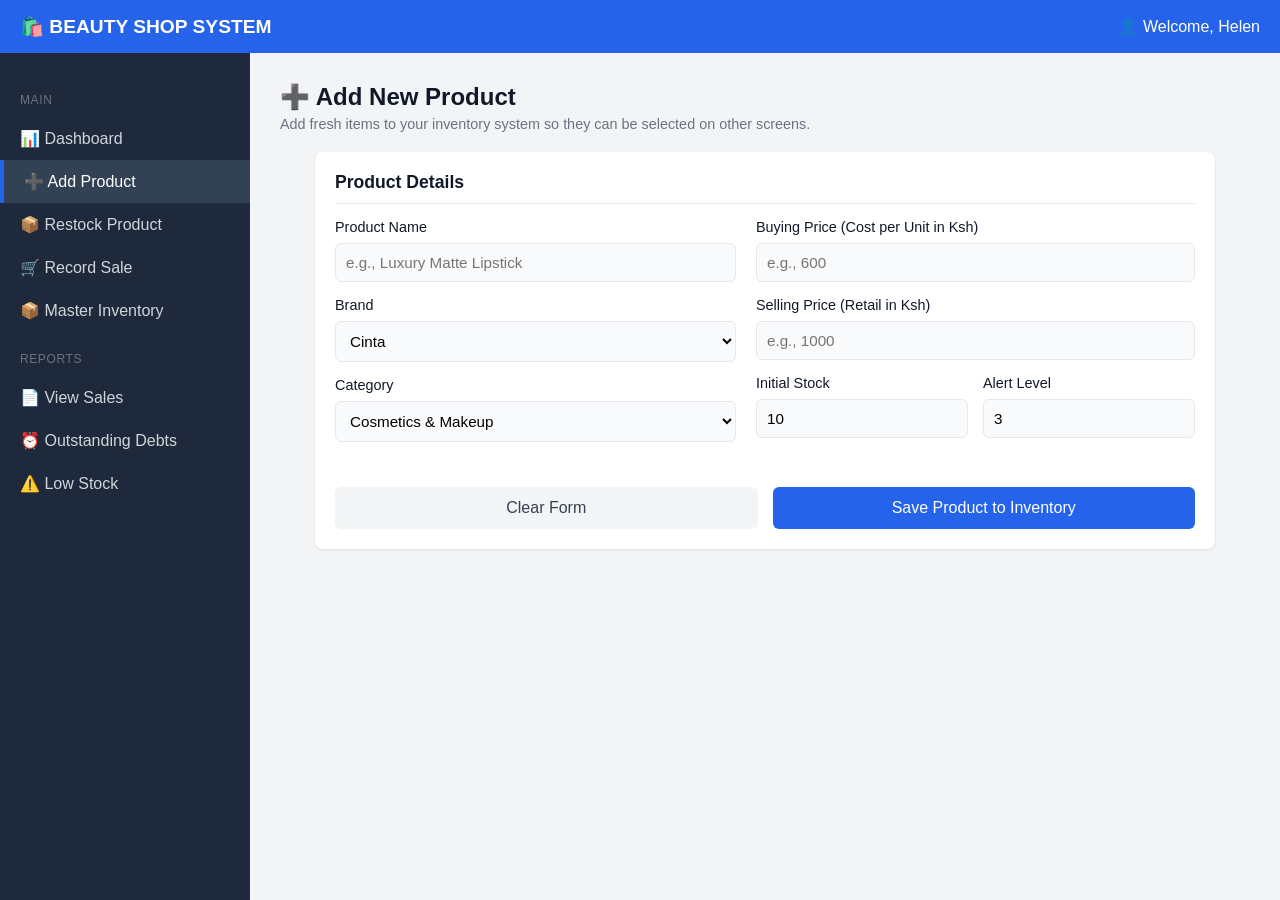
==== add_product.html @ 5a1556fc "Initial commit" ====
<!DOCTYPE html>
<html lang="en">
<head>
    <meta charset="UTF-8">
    <meta name="viewport" content="width=device-width, initial-scale=1.0">
    <title>Beauty Shop System - Add Product</title>
    <link rel="stylesheet" href="style.css">
</head>
<body>

    <header class="topbar">
        <h1>🛍️ BEAUTY SHOP SYSTEM</h1>
        <div>👤 Welcome, Helen</div>
    </header>

    <div class="app-container">
        <aside class="sidebar">
            <div class="sidebar-category">Main</div>
            <a href="dashboard.html">📊 Dashboard</a>
            <a href="add_product.html" class="active">➕ Add Product</a>
            <a href="restock_product.html">📦 Restock Product</a>
            <a href="index.html">🛒 Record Sale</a>
            <a href="inventory.html">📦 Master Inventory</a>

            <div class="sidebar-category">Reports</div>
            <a href="view_sales.html">📄 View Sales</a>
            <a href="debts.html">⏰ Outstanding Debts</a>
            <a href="low_stock.html">⚠️ Low Stock</a>
        </aside>

        <main class="main-content">
            <div class="header-title">
                <h2>➕ Add New Product</h2>
                <p>Add fresh items to your inventory system so they can be selected on other screens.</p>
            </div>

            <div class="content-container">
                <section class="card">
                    <h3>Product Details</h3>
                    
                    <form id="addProductForm">
                        <div class="form-grid">
                            <div>
                                <div class="form-group">
                                    <label for="prodName">Product Name</label>
                                    <input type="text" id="prodName" class="form-control" placeholder="e.g., Luxury Matte Lipstick" required>
                                </div>

                                <div class="form-group">
                                    <label for="prodBrand">Brand</label>
                                    <select id="prodBrand" class="form-control">
                                        <option value="Cinta">Cinta</option>
                                        <option value="Jaycee">Jaycee</option>
                                        <option value="JK Cosmetics">JK Cosmetics</option>
                                        <option value="Other">Other / Local Brand</option>
                                    </select>
                                </div>

                                <div class="form-group" id="customBrandGroup" style="display: none;">
                                    <label for="prodCustomBrand">Specify Brand Name</label>
                                    <input type="text" id="prodCustomBrand" class="form-control" placeholder="e.g., Suzie Beauty">
                                </div>

                                <div class="form-group">
                                    <label for="prodCategory">Category</label>
                                    <select id="prodCategory" class="form-control">
                                        <option value="Cosmetics">Cosmetics & Makeup</option>
                                        <option value="Hair Care">Hair Care</option>
                                        <option value="Extensions">Extensions & Braids</option>
                                        <option value="Nails">Nails</option>
                                        <option value="Skin Care">Skin & Body Care</option>
                                    </select>
                                </div>
                            </div>

                            <div>
                                <div class="form-group">
                                    <label for="prodBuyingPrice">Buying Price (Cost per Unit in Ksh)</label>
                                    <input type="number" id="prodBuyingPrice" class="form-control" placeholder="e.g., 600" min="0" required>
                                </div>

                                <div class="form-group">
                                    <label for="prodSellingPrice">Selling Price (Retail in Ksh)</label>
                                    <input type="number" id="prodSellingPrice" class="form-control" placeholder="e.g., 1000" min="0" required>
                                </div>

                                <div class="form-row" style="display: flex; gap: 15px;">
                                    <div class="form-group" style="flex: 1;">
                                        <label for="prodInitialStock">Initial Stock</label>
                                        <input type="number" id="prodInitialStock" class="form-control" value="10" min="0" required>
                                    </div>
                                    <div class="form-group" style="flex: 1;">
                                        <label for="prodAlertLevel">Alert Level</label>
                                        <input type="number" id="prodAlertLevel" class="form-control" value="3" min="0" required>
                                    </div>
                                </div>
                            </div>
                        </div>

                        <div class="actions" style="margin-top: 30px;">
                            <button type="button" class="btn btn-secondary" id="clearFormBtn">Clear Form</button>
                            <button type="submit" class="btn btn-primary">Save Product to Inventory</button>
                        </div>
                    </form>
                </section>
            </div>
        </main>
    </div>

    <script>
        const form = document.getElementById('addProductForm');
        const clearBtn = document.getElementById('clearFormBtn');
        const brandSelect = document.getElementById('prodBrand');
        const customBrandGroup = document.getElementById('customBrandGroup');
        const customBrandInput = document.getElementById('prodCustomBrand');

        // Initial default items data database helper
        const defaultProducts = [
            { id: "p1", name: "Marini Naturals Shampoo", brand: "Other", category: "Hair Care", buyingPrice: 1500, sellingPrice: 2000, stock: 15, alertLevel: 5 },
            { id: "p2", name: "Darling Braids", brand: "Other", category: "Extensions", buyingPrice: 600, sellingPrice: 850, stock: 15, alertLevel: 3 },
            { id: "p3", name: "Nice & Lovely Lotion", brand: "Other", category: "Skin Care", buyingPrice: 900, sellingPrice: 1200, stock: 15, alertLevel: 3 }
        ];

        // Ensure database exists on load
        function getInventory() {
            const stored = localStorage.getItem('beauty_inventory');
            if (!stored) {
                localStorage.setItem('beauty_inventory', JSON.stringify(defaultProducts));
                return defaultProducts;
            }
            return JSON.parse(stored);
        }

        brandSelect.addEventListener('change', () => {
            if (brandSelect.value === 'Other') {
                customBrandGroup.style.display = 'flex';
                customBrandInput.required = true;
            } else {
                customBrandGroup.style.display = 'none';
                customBrandInput.required = false;
                customBrandInput.value = '';
            }
        });

        form.addEventListener('submit', (e) => {
            e.preventDefault();
            
            let finalBrand = brandSelect.value;
            if (finalBrand === 'Other') finalBrand = customBrandInput.value;

            const newProduct = {
                id: "p_" + Date.now(), // Creates a unique ID string
                name: document.getElementById('prodName').value,
                brand: finalBrand,
                category: document.getElementById('prodCategory').value,
                buyingPrice: parseFloat(document.getElementById('prodBuyingPrice').value),
                sellingPrice: parseFloat(document.getElementById('prodSellingPrice').value),
                stock: parseInt(document.getElementById('prodInitialStock').value),
                alertLevel: parseInt(document.getElementById('prodAlertLevel').value)
            };

            // Pull database array, append data, and resave back
            const currentInventory = getInventory();
            currentInventory.push(newProduct);
            localStorage.setItem('beauty_inventory', JSON.stringify(currentInventory));

            alert(`🎉 Success! ${newProduct.brand} - "${newProduct.name}" has been registered into system memory.`);
            
            form.reset();
            customBrandGroup.style.display = 'none';
            customBrandInput.required = false;
        });

        clearBtn.addEventListener('click', () => {
            form.reset();
            customBrandGroup.style.display = 'none';
            customBrandInput.required = false;
        });

        // Instantiate database on script evaluation
        getInventory();
    </script>
</body>
</html>
---- style.css ----
/* System Fonts & Reset */
:root {
    --primary-blue: #2563eb;
    --sidebar-dark: #1e293b;
    --bg-light: #f3f4f6;
    --text-dark: #111827;
    --text-muted: #6b7280;
    --border-color: #e5e7eb;
    --success-green: #22c55e;
    --warning-red: #ef4444;
}

* {
    box-sizing: border-box;
    margin: 0;
    padding: 0;
    font-family: -apple-system, BlinkMacSystemFont, "Segoe UI", Roboto, Helvetica, Arial, sans-serif;
}

body {
    background-color: var(--bg-light);
    color: var(--text-dark);
    display: flex;
    flex-direction: column;
    height: 100vh;
    overflow: hidden;
}

/* Top Navigation Bar */
.topbar {
    background-color: var(--primary-blue);
    color: white;
    padding: 15px 20px;
    display: flex;
    justify-content: space-between;
    align-items: center;
    z-index: 10;
}

.topbar h1 {
    font-size: 1.2rem;
    font-weight: 600;
}

/* Layout Setup */
.app-container {
    display: flex;
    flex: 1;
    overflow: hidden;
}

/* Sidebar */
.sidebar {
    width: 250px;
    background-color: var(--sidebar-dark);
    color: #9ca3af;
    display: flex;
    flex-direction: column;
    padding: 20px 0;
}

.sidebar-category {
    font-size: 0.75rem;
    text-transform: uppercase;
    letter-spacing: 0.05em;
    margin: 20px 20px 10px;
    color: #6b7280;
}

.sidebar a {
    color: #d1d5db;
    text-decoration: none;
    padding: 12px 20px;
    display: flex;
    align-items: center;
    gap: 10px;
    transition: background 0.2s;
}

.sidebar a:hover, .sidebar a.active {
    background-color: #334155;
    color: white;
    border-left: 4px solid var(--primary-blue);
}

/* Main Content Area */
.main-content {
    flex: 1;
    padding: 30px;
    overflow-y: auto;
}

.header-title {
    margin-bottom: 20px;
}

.header-title h2 {
    font-size: 1.5rem;
    display: flex;
    align-items: center;
    gap: 10px;
}

.header-title p {
    color: var(--text-muted);
    margin-top: 5px;
    font-size: 0.9rem;
}

/* Grid Layout */
/* Replace the old .dashboard-grid block with this: */
.content-container {
    max-width: 900px; /* Keeps the form perfectly sized and readable */
    margin: 0 auto;   /* Centers the workstation layout nicely */
}

/* Cards */
.card {
    background: white;
    border-radius: 8px;
    padding: 20px;
    box-shadow: 0 1px 3px rgba(0,0,0,0.1);
    margin-bottom: 20px;
}

.card h3 {
    font-size: 1.1rem;
    margin-bottom: 15px;
    display: flex;
    align-items: center;
    gap: 8px;
    border-bottom: 1px solid var(--border-color);
    padding-bottom: 10px;
}

/* Form Elements */
.form-grid {
    display: grid;
    grid-template-columns: 1fr 1fr;
    gap: 20px;
}

.form-group {
    display: flex;
    flex-direction: column;
    margin-bottom: 15px;
}

.form-group label {
    font-size: 0.9rem;
    font-weight: 500;
    margin-bottom: 8px;
}

.form-control {
    padding: 10px;
    border: 1px solid var(--border-color);
    border-radius: 6px;
    font-size: 0.95rem;
    background-color: #f9fafb;
}

.form-control:focus {
    outline: none;
    border-color: var(--primary-blue);
    background-color: white;
}

.help-text {
    font-size: 0.8rem;
    color: var(--text-muted);
    margin-top: 5px;
}

/* Payment Buttons */
.payment-methods {
    display: flex;
    gap: 10px;
}

.btn-payment {
    flex: 1;
    padding: 10px;
    border: 1px solid var(--border-color);
    background: #f3f4f6;
    border-radius: 6px;
    cursor: pointer;
    font-weight: 500;
    transition: all 0.2s;
}

.btn-payment.active[data-method="cash"] {
    background-color: var(--success-green);
    color: white;
    border-color: var(--success-green);
}

.btn-payment.active[data-method="mpesa"] {
    background-color: #00A859; /* Safaricom Green */
    color: white;
    border-color: #00A859;
}

.btn-payment.active[data-method="debt"] {
    background-color: #f59e0b;
    color: white;
    border-color: #f59e0b;
}

/* Alerts & Info Boxes */
.info-box {
    background-color: #eff6ff;
    border: 1px solid #bfdbfe;
    border-radius: 6px;
    padding: 15px;
    margin: 20px 0;
    font-size: 0.9rem;
    color: #1e3a8a;
}

/* Action Buttons */
.actions {
    display: flex;
    gap: 15px;
    margin-top: 20px;
}

.btn {
    flex: 1;
    padding: 12px;
    border: none;
    border-radius: 6px;
    font-size: 1rem;
    font-weight: 500;
    cursor: pointer;
}

.btn-secondary {
    background-color: #f3f4f6;
    color: #374151;
}

.btn-primary {
    background-color: var(--primary-blue);
    color: white;
}

/* Tables & Lists */
table {
    width: 100%;
    border-collapse: collapse;
    font-size: 0.9rem;
}

th, td {
    text-align: left;
    padding: 12px 8px;
    border-bottom: 1px solid var(--border-color);
}

th {
    color: var(--text-muted);
    font-weight: 500;
    background-color: #f9fafb;
}

.badge {
    padding: 4px 8px;
    border-radius: 4px;
    font-size: 0.8rem;
    font-weight: 500;
}

.badge-cash { background-color: #dcfce7; color: #166534; }
.badge-debt { background-color: #fef3c7; color: #92400e; }

.right-panel-item {
    display: flex;
    justify-content: space-between;
    padding: 10px 0;
    border-bottom: 1px solid var(--border-color);
    font-size: 0.9rem;
}

.right-panel-item:last-child {
    border-bottom: none;
}

.text-bold { font-weight: 600; }
.text-green { color: var(--success-green); }
.text-blue { color: var(--primary-blue); }
.text-red { color: var(--warning-red); }

.huge-number {
    font-size: 2rem;
    color: #ef4444;
    font-weight: bold;
    margin-bottom: 5px;
}

/* Dashboard Specific Layout Styles */
.dashboard-metrics-grid {
    display: grid;
    grid-template-columns: repeat(auto-fit, minmax(280px, 1fr));
    gap: 25px;
    margin-top: 10px;
}

/* Enhancing card spacing on the dashboard */
.dashboard-metrics-grid .card {
    display: flex;
    flex-direction: column;
    justify-content: space-between;
    min-height: 200px;
    margin-bottom: 0; /* Override bottom margin to let grid spacing manage it */
}
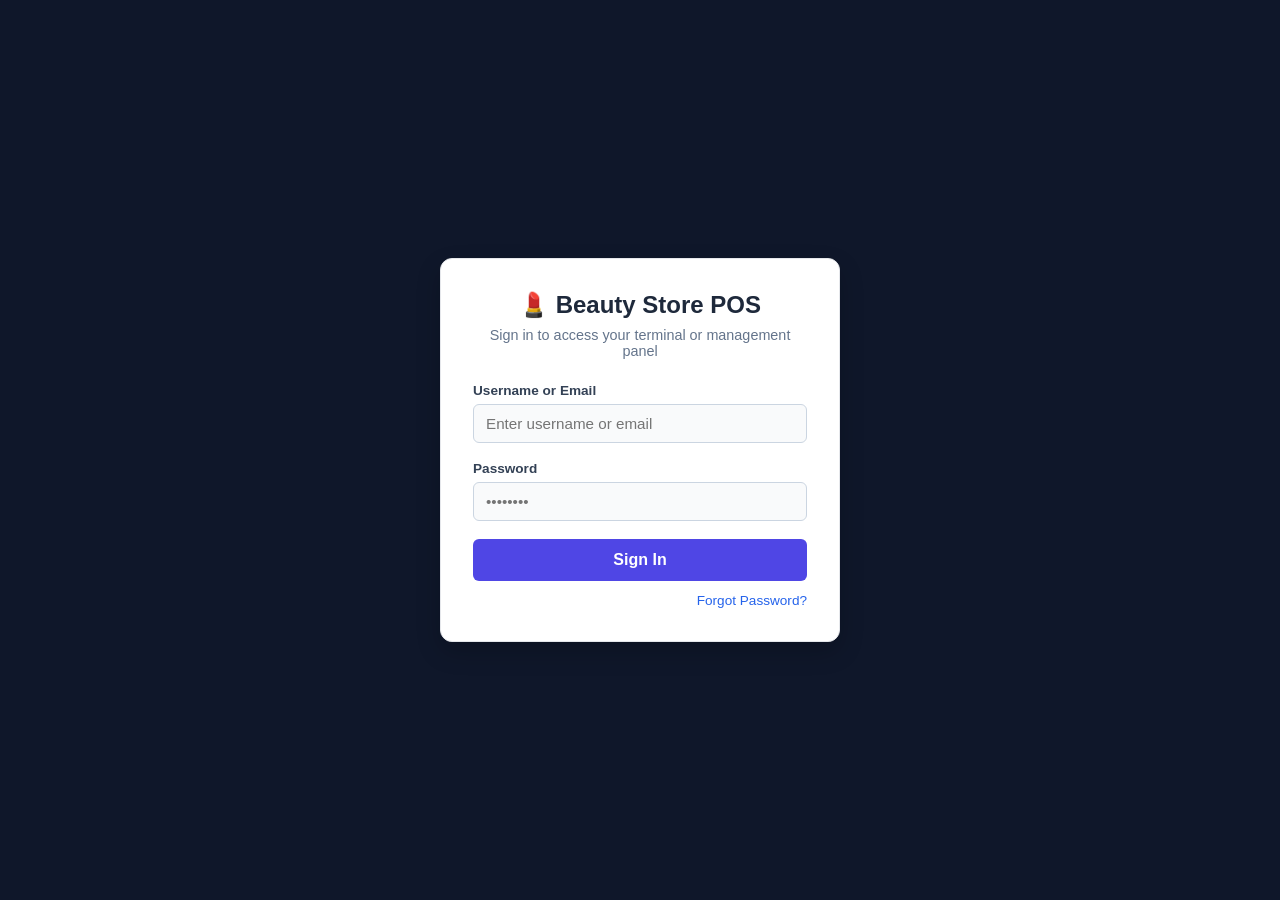
==== commit 2aa3dcc9: "Add password change and reset functionality" ====
--- a/add_product.html
+++ b/add_product.html
@@ -7,27 +7,31 @@
     <link rel="stylesheet" href="style.css">
 </head>
 <body>
-
-    <header class="topbar">
-        <h1>🛍️ BEAUTY SHOP SYSTEM</h1>
-        <div>👤 Welcome, Helen</div>
-    </header>
-
+<header class="topbar">
+    <h1>Beauty Store POS</h1>
+    <div class="user-profile" style="display: flex; align-items: center; gap: 12px;">
+        <span id="nav-user-badge" class="role-badge">Loading...</span>
+        <button type="button" onclick="logoutUser()" class="btn-logout">
+            🚪 Logout
+        </button>
+    </div>
+</header>
     <div class="app-container">
         <aside class="sidebar">
-            <div class="sidebar-category">Main</div>
-            <a href="dashboard.html">📊 Dashboard</a>
-            <a href="add_product.html" class="active">➕ Add Product</a>
-            <a href="restock_product.html">📦 Restock Product</a>
-            <a href="index.html">🛒 Record Sale</a>
-            <a href="inventory.html">📦 Master Inventory</a>
+    <div class="sidebar-category">Main</div>
+    <a href="record_sale.html">🛒 Record Sale</a>
+    <a href="inventory.html">📦 Master Inventory</a>
+    <a href="dashboard.html" class="admin-only">📊 Dashboard</a>
+    <a href="add_product.html" class="admin-only">➕ Add Product</a>
+    <a href="restock_product.html" class="admin-only">🔄 Restock Product</a>
 
-            <div class="sidebar-category">Reports</div>
-            <a href="view_sales.html">📄 View Sales</a>
-            <a href="debts.html">⏰ Outstanding Debts</a>
-            <a href="low_stock.html">⚠️ Low Stock</a>
-        </aside>
-
+    <div class="sidebar-category">Reports</div>
+    <a href="view_sales.html">📄 View Sales</a>
+    <a href="debts.html">⏰ Outstanding Debts</a>
+    <a href="low_stock.html">⚠️ Low Stock</a>
+    <a href="admin/users.html" class="admin-only">👥 User Management</a>
+    <a href="admin/reports.html" class="admin-only">📈 P&L Reports</a>
+</aside>
         <main class="main-content">
             <div class="header-title">
                 <h2>➕ Add New Product</h2>
@@ -107,78 +111,76 @@
         </main>
     </div>
 
-    <script>
-        const form = document.getElementById('addProductForm');
-        const clearBtn = document.getElementById('clearFormBtn');
-        const brandSelect = document.getElementById('prodBrand');
-        const customBrandGroup = document.getElementById('customBrandGroup');
-        const customBrandInput = document.getElementById('prodCustomBrand');
+<script>
+    const form = document.getElementById('addProductForm');
+    const clearBtn = document.getElementById('clearFormBtn');
+    const brandSelect = document.getElementById('prodBrand');
+    const customBrandGroup = document.getElementById('customBrandGroup');
+    const customBrandInput = document.getElementById('prodCustomBrand');
 
-        // Initial default items data database helper
-        const defaultProducts = [
-            { id: "p1", name: "Marini Naturals Shampoo", brand: "Other", category: "Hair Care", buyingPrice: 1500, sellingPrice: 2000, stock: 15, alertLevel: 5 },
-            { id: "p2", name: "Darling Braids", brand: "Other", category: "Extensions", buyingPrice: 600, sellingPrice: 850, stock: 15, alertLevel: 3 },
-            { id: "p3", name: "Nice & Lovely Lotion", brand: "Other", category: "Skin Care", buyingPrice: 900, sellingPrice: 1200, stock: 15, alertLevel: 3 }
-        ];
+    // Toggle custom brand input visibility
+    brandSelect.addEventListener('change', () => {
+        if (brandSelect.value === 'Other') {
+            customBrandGroup.style.display = 'block';
+            customBrandInput.required = true;
+        } else {
+            customBrandGroup.style.display = 'none';
+            customBrandInput.required = false;
+            customBrandInput.value = '';
+        }
+    });
 
-        // Ensure database exists on load
-        function getInventory() {
-            const stored = localStorage.getItem('beauty_inventory');
-            if (!stored) {
-                localStorage.setItem('beauty_inventory', JSON.stringify(defaultProducts));
-                return defaultProducts;
-            }
-            return JSON.parse(stored);
+    // Handle form submission to PHP / PostgreSQL backend API
+    form.addEventListener('submit', async (e) => {
+        e.preventDefault();
+
+        let finalBrand = brandSelect.value;
+        if (finalBrand === 'Other') {
+            finalBrand = customBrandInput.value.trim();
         }
 
-        brandSelect.addEventListener('change', () => {
-            if (brandSelect.value === 'Other') {
-                customBrandGroup.style.display = 'flex';
-                customBrandInput.required = true;
-            } else {
+        // Map inputs to match the PHP API / PostgreSQL table columns
+        const newProduct = {
+            id: "p_" + Date.now(),
+            name: document.getElementById('prodName').value.trim(),
+            brand: finalBrand,
+            category: document.getElementById('prodCategory').value,
+            buying_price: parseFloat(document.getElementById('prodBuyingPrice').value) || 0,
+            selling_price: parseFloat(document.getElementById('prodSellingPrice').value) || 0,
+            stock: parseInt(document.getElementById('prodInitialStock').value) || 0,
+            alert_level: parseInt(document.getElementById('prodAlertLevel').value) || 3
+        };
+
+        try {
+            const response = await fetch('/api/products.php', {
+                method: 'POST',
+                headers: { 'Content-Type': 'application/json' },
+                body: JSON.stringify(newProduct)
+            });
+
+            const result = await response.json();
+
+            if (response.ok) {
+                alert(`🎉 Success! "${newProduct.name}" (${newProduct.brand}) saved to PostgreSQL database!`);
+                form.reset();
                 customBrandGroup.style.display = 'none';
                 customBrandInput.required = false;
-                customBrandInput.value = '';
+            } else {
+                alert('❌ Error: ' + (result.error || 'Failed to save product.'));
             }
-        });
+        } catch (error) {
+            console.error('API Error:', error);
+            alert('❌ Network error: Could not reach /api/products.php');
+        }
+    });
 
-        form.addEventListener('submit', (e) => {
-            e.preventDefault();
-            
-            let finalBrand = brandSelect.value;
-            if (finalBrand === 'Other') finalBrand = customBrandInput.value;
-
-            const newProduct = {
-                id: "p_" + Date.now(), // Creates a unique ID string
-                name: document.getElementById('prodName').value,
-                brand: finalBrand,
-                category: document.getElementById('prodCategory').value,
-                buyingPrice: parseFloat(document.getElementById('prodBuyingPrice').value),
-                sellingPrice: parseFloat(document.getElementById('prodSellingPrice').value),
-                stock: parseInt(document.getElementById('prodInitialStock').value),
-                alertLevel: parseInt(document.getElementById('prodAlertLevel').value)
-            };
-
-            // Pull database array, append data, and resave back
-            const currentInventory = getInventory();
-            currentInventory.push(newProduct);
-            localStorage.setItem('beauty_inventory', JSON.stringify(currentInventory));
-
-            alert(`🎉 Success! ${newProduct.brand} - "${newProduct.name}" has been registered into system memory.`);
-            
-            form.reset();
-            customBrandGroup.style.display = 'none';
-            customBrandInput.required = false;
-        });
-
-        clearBtn.addEventListener('click', () => {
-            form.reset();
-            customBrandGroup.style.display = 'none';
-            customBrandInput.required = false;
-        });
-
-        // Instantiate database on script evaluation
-        getInventory();
-    </script>
+    // Form clear handler
+    clearBtn.addEventListener('click', () => {
+        form.reset();
+        customBrandGroup.style.display = 'none';
+        customBrandInput.required = false;
+    });
+</script>
+<script src="auth_ui.js"></script>
 </body>
 </html>
--- a/style.css
+++ b/style.css
@@ -1,4 +1,6 @@
-/* System Fonts & Reset */
+/* ==========================================================================
+   1. SYSTEM FONTS, VARIABLES & RESET
+   ========================================================================== */
 :root {
     --primary-blue: #2563eb;
     --sidebar-dark: #1e293b;
@@ -6,8 +8,11 @@
     --text-dark: #111827;
     --text-muted: #6b7280;
     --border-color: #e5e7eb;
-    --success-green: #22c55e;
+    --success-green: #10b981;
     --warning-red: #ef4444;
+    --amber-bg: #fffbeb;
+    --amber-border: #fcd34d;
+    --amber-text: #b45309;
 }
 
 * {
@@ -26,7 +31,9 @@
     overflow: hidden;
 }
 
-/* Top Navigation Bar */
+/* ==========================================================================
+   2. APP LAYOUT, TOPBAR & SIDEBAR
+   ========================================================================== */
 .topbar {
     background-color: var(--primary-blue);
     color: white;
@@ -42,14 +49,12 @@
     font-weight: 600;
 }
 
-/* Layout Setup */
 .app-container {
     display: flex;
     flex: 1;
     overflow: hidden;
 }
 
-/* Sidebar */
 .sidebar {
     width: 250px;
     background-color: var(--sidebar-dark);
@@ -74,16 +79,16 @@
     display: flex;
     align-items: center;
     gap: 10px;
-    transition: background 0.2s;
-}
-
-.sidebar a:hover, .sidebar a.active {
+    transition: background 0.2s, color 0.2s;
+}
+
+.sidebar a:hover, 
+.sidebar a.active {
     background-color: #334155;
     color: white;
     border-left: 4px solid var(--primary-blue);
 }
 
-/* Main Content Area */
 .main-content {
     flex: 1;
     padding: 30px;
@@ -107,19 +112,20 @@
     font-size: 0.9rem;
 }
 
-/* Grid Layout */
-/* Replace the old .dashboard-grid block with this: */
 .content-container {
-    max-width: 900px; /* Keeps the form perfectly sized and readable */
-    margin: 0 auto;   /* Centers the workstation layout nicely */
-}
-
-/* Cards */
+    max-width: 1050px;
+    margin: 0 auto;
+}
+
+/* ==========================================================================
+   3. CARDS & GRID LAYOUTS
+   ========================================================================== */
 .card {
     background: white;
     border-radius: 8px;
     padding: 20px;
-    box-shadow: 0 1px 3px rgba(0,0,0,0.1);
+    box-shadow: 0 1px 3px rgba(0,0,0,0.08);
+    border: 1px solid var(--border-color);
     margin-bottom: 20px;
 }
 
@@ -133,7 +139,75 @@
     padding-bottom: 10px;
 }
 
-/* Form Elements */
+.dashboard-metrics-grid {
+    display: grid;
+    grid-template-columns: repeat(auto-fit, minmax(280px, 1fr));
+    gap: 20px;
+    margin-bottom: 25px;
+}
+
+.dashboard-metrics-grid .card {
+    display: flex;
+    flex-direction: column;
+    justify-content: space-between;
+    min-height: 140px;
+    margin-bottom: 0;
+}
+
+/* Metric Card Variants */
+.card-metric-cash {
+    background: #ffffff;
+    border-left: 4px solid #22c55e;
+}
+
+.card-metric-mpesa {
+    background: #ffffff;
+    border-left: 4px solid #2563eb;
+}
+
+.card-metric-revenue {
+    background: #e0f2fe;
+    border-left: 4px solid #0284c7;
+}
+
+.metric-label {
+    font-size: 0.75rem;
+    text-transform: uppercase;
+    font-weight: 700;
+    color: var(--text-muted);
+}
+
+.metric-label-revenue {
+    font-size: 0.75rem;
+    text-transform: uppercase;
+    font-weight: 700;
+    color: #0369a1;
+}
+
+.metric-value-cash {
+    font-size: 1.8rem;
+    font-weight: bold;
+    color: #16a34a;
+    margin-top: 5px;
+}
+
+.metric-value-mpesa {
+    font-size: 1.8rem;
+    font-weight: bold;
+    color: #2563eb;
+    margin-top: 5px;
+}
+
+.metric-value-revenue {
+    font-size: 1.8rem;
+    font-weight: bold;
+    color: #0369a1;
+    margin-top: 5px;
+}
+
+/* ==========================================================================
+   4. FORM ELEMENTS, BUTTONS & FILTERS
+   ========================================================================== */
 .form-grid {
     display: grid;
     grid-template-columns: 1fr 1fr;
@@ -153,11 +227,13 @@
 }
 
 .form-control {
-    padding: 10px;
+    padding: 8px 12px;
     border: 1px solid var(--border-color);
     border-radius: 6px;
-    font-size: 0.95rem;
+    font-size: 0.9rem;
     background-color: #f9fafb;
+    transition: border-color 0.2s, background-color 0.2s;
+    width: 100%;
 }
 
 .form-control:focus {
@@ -172,67 +248,26 @@
     margin-top: 5px;
 }
 
-/* Payment Buttons */
-.payment-methods {
-    display: flex;
-    gap: 10px;
-}
-
-.btn-payment {
-    flex: 1;
-    padding: 10px;
-    border: 1px solid var(--border-color);
-    background: #f3f4f6;
-    border-radius: 6px;
+.btn {
+    padding: 10px 16px;
+    border: none;
+    border-radius: 6px;
+    font-size: 0.9rem;
+    font-weight: 600;
     cursor: pointer;
-    font-weight: 500;
-    transition: all 0.2s;
-}
-
-.btn-payment.active[data-method="cash"] {
-    background-color: var(--success-green);
+    transition: background-color 0.2s, opacity 0.2s;
+    display: inline-flex;
+    align-items: center;
+    justify-content: center;
+}
+
+.btn-primary {
+    background-color: var(--primary-blue);
     color: white;
-    border-color: var(--success-green);
-}
-
-.btn-payment.active[data-method="mpesa"] {
-    background-color: #00A859; /* Safaricom Green */
-    color: white;
-    border-color: #00A859;
-}
-
-.btn-payment.active[data-method="debt"] {
-    background-color: #f59e0b;
-    color: white;
-    border-color: #f59e0b;
-}
-
-/* Alerts & Info Boxes */
-.info-box {
-    background-color: #eff6ff;
-    border: 1px solid #bfdbfe;
-    border-radius: 6px;
-    padding: 15px;
-    margin: 20px 0;
-    font-size: 0.9rem;
-    color: #1e3a8a;
-}
-
-/* Action Buttons */
-.actions {
-    display: flex;
-    gap: 15px;
-    margin-top: 20px;
-}
-
-.btn {
-    flex: 1;
-    padding: 12px;
-    border: none;
-    border-radius: 6px;
-    font-size: 1rem;
-    font-weight: 500;
-    cursor: pointer;
+}
+
+.btn-primary:hover {
+    background-color: #1d4ed8;
 }
 
 .btn-secondary {
@@ -240,12 +275,62 @@
     color: #374151;
 }
 
-.btn-primary {
-    background-color: var(--primary-blue);
-    color: white;
-}
-
-/* Tables & Lists */
+.btn-secondary:hover {
+    background-color: #e5e7eb;
+}
+
+.btn-reset {
+    background-color: #fef2f2;
+    color: #dc2626;
+    border: 1px solid #fca5a5;
+    padding: 8px 12px;
+    border-radius: 6px;
+    font-size: 0.85rem;
+    font-weight: 600;
+    cursor: pointer;
+}
+
+.btn-reset:hover {
+    background-color: #fee2e2;
+}
+
+.actions {
+    display: flex;
+    gap: 15px;
+    margin-top: 20px;
+}
+
+/* Filter Controls */
+.filter-bar {
+    display: flex;
+    justify-content: space-between;
+    align-items: center;
+    gap: 15px;
+    margin-bottom: 15px;
+    flex-wrap: wrap;
+}
+
+.filter-controls {
+    display: flex;
+    gap: 10px;
+    flex: 1;
+}
+
+.input-search {
+    max-width: 320px;
+}
+
+.select-channel {
+    max-width: 200px;
+}
+
+/* ==========================================================================
+   5. TABLES & GENERAL DATA DISPLAY
+   ========================================================================== */
+.table-card {
+    overflow-x: auto;
+}
+
 table {
     width: 100%;
     border-collapse: collapse;
@@ -254,63 +339,524 @@
 
 th, td {
     text-align: left;
-    padding: 12px 8px;
+    padding: 12px 10px;
     border-bottom: 1px solid var(--border-color);
+    vertical-align: middle;
 }
 
 th {
     color: var(--text-muted);
+    font-weight: 600;
+    background-color: #f9fafb;
+}
+
+.empty-cell, 
+.cell-loading {
+    text-align: center;
+    padding: 25px 10px;
+    color: var(--text-muted);
+}
+
+.error-cell, 
+.cell-error {
+    text-align: center;
+    padding: 20px;
+    color: var(--warning-red);
+    background-color: #fef2f2;
+}
+
+.cell-date {
+    color: var(--text-muted);
+    font-size: 0.85rem;
+}
+
+.cell-desc {
+    font-weight: 600;
+    color: var(--text-dark);
+}
+
+.cell-amount {
+    text-align: right;
+    font-weight: 600;
+}
+
+.amount-unpaid {
+    color: #dc2626;
+    font-weight: 600;
+}
+
+.amount-unpaid-sub {
+    font-weight: normal;
+    color: #991b1b;
+}
+
+.amount-repayment {
+    color: #16a34a;
+    font-weight: bold;
+}
+
+/* ==========================================================================
+   6. DASHBOARD SPECIFIC COMPONENTS
+   ========================================================================== */
+.summary-item {
+    display: flex;
+    justify-content: space-between;
+    align-items: center;
+    padding: 10px 0;
+    border-bottom: 1px solid #f1f5f9;
+    font-size: 0.95rem;
+}
+
+.summary-item.till-total {
+    background: #f8fafc;
+    padding: 12px;
+    margin-top: 15px;
+    border-radius: 6px;
+    border: 1px solid #e2e8f0;
+    font-weight: 600;
+}
+
+.text-cash {
+    color: var(--success-green);
+    font-weight: 700;
+}
+
+.text-mpesa {
+    color: var(--primary-blue);
+    font-weight: 700;
+}
+
+.text-till {
+    color: #1e40af;
+    font-weight: 700;
+    font-size: 1.1rem;
+}
+
+.huge-number {
+    font-size: 2.2rem;
+    font-weight: 700;
+    color: var(--amber-text);
+    margin: 10px 0 5px 0;
+}
+
+.low-stock-list {
+    display: flex;
+    flex-direction: column;
+    gap: 10px;
+    margin: 15px 0;
+}
+
+.low-stock-item {
+    display: flex;
+    justify-content: space-between;
+    align-items: center;
+    padding: 8px 0;
+    border-bottom: 1px dashed #e2e8f0;
+}
+
+.healthy-state {
+    color: #047857;
+    background-color: #ecfdf5;
+    padding: 12px;
+    border-radius: 6px;
+    text-align: center;
+    font-size: 0.9rem;
     font-weight: 500;
-    background-color: #f9fafb;
-}
-
-.badge {
+    border: 1px solid #a7f3d0;
+}
+
+.empty-state {
+    color: var(--text-muted);
+    font-size: 0.9rem;
+    padding: 12px 0;
+    text-align: center;
+}
+
+.link-primary {
+    color: var(--primary-blue);
+    text-decoration: none;
+    font-size: 0.9rem;
+    font-weight: 600;
+    display: inline-block;
+}
+
+.link-primary:hover {
+    text-decoration: underline;
+}
+
+/* ==========================================================================
+   7. OUTSTANDING DEBTS LEDGER SPECIFIC COMPONENTS
+   ========================================================================== */
+.debt-summary-card {
+    background: linear-gradient(135deg, var(--amber-bg), #fef3c7);
+    border: 1px solid var(--amber-border);
+}
+
+.debt-summary-card h3 {
+    color: #92400e;
+    border-bottom: 1px solid #fde68a;
+}
+
+.debt-total-amount {
+    font-size: 2.2rem;
+    font-weight: 700;
+    color: var(--amber-text);
+    margin-top: 8px;
+}
+
+.debts-table th.action-column {
+    min-width: 280px;
+}
+
+.customer-name {
+    font-weight: 600;
+    color: var(--text-dark);
+}
+
+.customer-phone {
+    font-size: 0.85rem;
+    color: var(--text-muted);
+}
+
+.product-tag {
+    font-size: 0.85rem;
+    background: #f3f4f6;
     padding: 4px 8px;
     border-radius: 4px;
-    font-size: 0.8rem;
+    color: #374151;
+    display: inline-block;
+}
+
+.text-danger-bold {
+    color: var(--warning-red);
+    font-weight: 700;
+    font-size: 1.05rem;
+}
+
+.text-success {
+    color: var(--success-green);
+    font-weight: 600;
+}
+
+/* Table inline action layout controls */
+.table-actions {
+    display: flex;
+    align-items: center;
+    gap: 6px;
+    white-space: nowrap;
+}
+
+.pay-input {
+    width: 80px;
+    padding: 6px 8px;
+    margin: 0;
+    font-size: 0.85rem;
+}
+
+.pay-method-select {
+    width: 105px;
+    padding: 6px 8px;
+    margin: 0;
+    font-size: 0.85rem;
+    font-weight: 600;
+}
+
+.btn-pay {
+    padding: 6px 12px;
+    font-size: 0.85rem;
+    white-space: nowrap;
+}
+
+.btn-clear-all {
+    padding: 6px 12px;
+    font-size: 0.85rem;
+    background-color: var(--success-green);
+    color: white;
+    border: none;
+    border-radius: 6px;
+    cursor: pointer;
+    font-weight: 600;
+    white-space: nowrap;
+    transition: background-color 0.2s;
+}
+
+.btn-clear-all:hover {
+    background-color: #059669;
+}
+
+/* ==========================================================================
+   8. BADGES & UTILITY CLASSES
+   ========================================================================== */
+.badge {
+    padding: 4px 10px;
+    border-radius: 12px;
+    font-size: 0.75rem;
+    font-weight: 700;
+    display: inline-block;
+    letter-spacing: 0.5px;
+}
+
+.badge-danger {
+    color: var(--warning-red);
+    background: #fee2e2;
+}
+
+.badge-credit {
+    background-color: #fef2f2;
+    color: #dc2626;
+    border: 1px solid #fca5a5;
+}
+
+.badge-repayment {
+    background-color: #f0fdf4;
+    color: #16a34a;
+    border: 1px solid #86efac;
+}
+
+.badge-cash {
+    background-color: #f0fdf4;
+    color: #15803d;
+    border: 1px solid #bbf7d0;
+}
+
+.badge-mpesa {
+    background-color: #eff6ff;
+    color: var(--primary-blue);
+    border: 1px solid #bfdbfe;
+}
+
+.badge-debt {
+    background-color: #fef3c7;
+    color: #92400e;
+    border: 1px solid #fde68a;
+}
+
+/* Typography & Layout Utilities */
+.text-bold { font-weight: 600; }
+.text-muted { color: var(--text-muted); }
+.text-right { text-align: right; }
+.text-center { text-align: center; }
+.mt-auto { margin-top: auto; }
+
+/* ==========================================================================
+   9. PAYMENT METHOD SELECTOR TOGGLES (record_sale.html)
+   ========================================================================== */
+.payment-selector,
+.payment-methods {
+    display: flex;
+    gap: 8px;
+    width: 100%;
+    margin-top: 6px;
+}
+
+.payment-btn,
+.btn-payment {
+    flex: 1;
+    padding: 10px 12px;
+    border: 1px solid var(--border-color);
+    background-color: #f9fafb;
+    color: var(--text-dark);
+    border-radius: 6px;
+    font-size: 0.88rem;
+    font-weight: 600;
+    cursor: pointer;
+    transition: all 0.2s ease;
+    text-align: center;
+    outline: none;
+}
+
+.payment-btn:hover,
+.btn-payment:hover {
+    background-color: #f3f4f6;
+    border-color: #cbd5e1;
+}
+
+/* Base Active State */
+.payment-btn.active,
+.btn-payment.active {
+    background-color: #eff6ff;
+    color: var(--primary-blue);
+    border-color: var(--primary-blue);
+    box-shadow: 0 0 0 1px var(--primary-blue);
+}
+
+/* Color distinction by channel for active states */
+.payment-btn.active[data-method="cash"],
+.btn-payment.active[data-method="cash"],
+.payment-btn[data-method="cash"].active,
+.btn-payment[data-method="cash"].active {
+    background-color: #f0fdf4;
+    color: #15803d;
+    border-color: #22c55e;
+    box-shadow: 0 0 0 1px #22c55e;
+}
+
+.payment-btn.active[data-method="mpesa"],
+.btn-payment.active[data-method="mpesa"],
+.payment-btn[data-method="mpesa"].active,
+.btn-payment[data-method="mpesa"].active {
+    background-color: #eff6ff;
+    color: #2563eb;
+    border-color: #2563eb;
+    box-shadow: 0 0 0 1px #2563eb;
+}
+
+.payment-btn.active[data-method="debt"],
+.btn-payment.active[data-method="debt"],
+.payment-btn[data-method="debt"].active,
+.btn-payment[data-method="debt"].active {
+    background-color: #fef3c7;
+    color: #b45309;
+    border-color: #f59e0b;
+    box-shadow: 0 0 0 1px #f59e0b;
+}
+
+/* ==========================================================================
+   10. RESPONSIVE BREAKPOINTS
+   ========================================================================== */
+@media (max-width: 768px) {
+    body {
+        height: auto;
+        overflow: auto;
+    }
+
+    .app-container {
+        flex-direction: column;
+    }
+
+    .sidebar {
+        width: 100%;
+        padding: 10px 0;
+    }
+
+    .form-grid {
+        grid-template-columns: 1fr;
+    }
+
+    .filter-bar {
+        flex-direction: column;
+        align-items: stretch;
+    }
+
+    .filter-controls {
+        flex-direction: column;
+    }
+
+    .input-search,
+    .select-channel {
+        max-width: 100%;
+    }
+
+    .payment-selector,
+    .payment-methods {
+        flex-direction: column;
+    }
+}
+
+
+/* Style for switching between Admin and POS modes */
+.btn-switch-admin {
+    background-color: #4f46e5;
+    color: #ffffff;
+    padding: 6px 14px;
+    border-radius: 6px;
+    text-decoration: none;
+    font-size: 0.85rem;
+    font-weight: 600;
+    margin-left: 10px;
+    transition: background-color 0.2s ease;
+}
+
+.btn-switch-admin:hover {
+    background-color: #4338ca;
+}
+
+/* ==========================================================================
+   11. AUTHENTICATION & PASSWORD SCREENS (login.html & password.html)
+   ========================================================================== */
+
+body.login-body {
+    background-color: var(--bg-light);
+    display: flex;
+    justify-content: center;
+    align-items: center;
+    height: 100vh;
+    margin: 0;
+}
+
+.login-card {
+    background: #ffffff;
+    padding: 2.5rem;
+    border-radius: 12px;
+    box-shadow: 0 10px 25px -5px rgba(0, 0, 0, 0.08), 0 8px 10px -6px rgba(0, 0, 0, 0.04);
+    width: 100%;
+    max-width: 420px;
+    border: 1px solid var(--border-color);
+}
+
+.login-header {
+    text-align: center;
+    margin-bottom: 1.5rem;
+}
+
+.login-header h2 {
+    font-size: 1.4rem;
+    color: var(--text-dark);
+    margin-bottom: 0.5rem;
+}
+
+.login-header p {
+    color: var(--text-muted);
+    font-size: 0.875rem;
+}
+
+.btn-block {
+    width: 100%;
+    padding: 12px;
+    font-size: 0.95rem;
+    margin-top: 10px;
+}
+
+.role-badge {
+    background-color: rgba(255, 255, 255, 0.2);
+    padding: 4px 10px;
+    border-radius: 4px;
+    font-size: 0.85rem;
+    font-weight: 600;
+}
+
+.btn-logout {
+    background-color: var(--warning-red);
+    color: white;
+    border: none;
+    padding: 6px 12px;
+    border-radius: 6px;
+    font-size: 0.85rem;
+    font-weight: 600;
+    cursor: pointer;
+    transition: background-color 0.2s;
+}
+
+.btn-logout:hover {
+    background-color: #dc2626;
+}
+
+.alert-message {
+    padding: 10px 14px;
+    border-radius: 6px;
+    font-size: 0.85rem;
+    margin-bottom: 15px;
     font-weight: 500;
 }
 
-.badge-cash { background-color: #dcfce7; color: #166534; }
-.badge-debt { background-color: #fef3c7; color: #92400e; }
-
-.right-panel-item {
-    display: flex;
-    justify-content: space-between;
-    padding: 10px 0;
-    border-bottom: 1px solid var(--border-color);
-    font-size: 0.9rem;
-}
-
-.right-panel-item:last-child {
-    border-bottom: none;
-}
-
-.text-bold { font-weight: 600; }
-.text-green { color: var(--success-green); }
-.text-blue { color: var(--primary-blue); }
-.text-red { color: var(--warning-red); }
-
-.huge-number {
-    font-size: 2rem;
-    color: #ef4444;
-    font-weight: bold;
-    margin-bottom: 5px;
-}
-
-/* Dashboard Specific Layout Styles */
-.dashboard-metrics-grid {
-    display: grid;
-    grid-template-columns: repeat(auto-fit, minmax(280px, 1fr));
-    gap: 25px;
-    margin-top: 10px;
-}
-
-/* Enhancing card spacing on the dashboard */
-.dashboard-metrics-grid .card {
-    display: flex;
-    flex-direction: column;
-    justify-content: space-between;
-    min-height: 200px;
-    margin-bottom: 0; /* Override bottom margin to let grid spacing manage it */
+.alert-danger {
+    background-color: #fee2e2;
+    color: #991b1b;
+    border: 1px solid #fecaca;
+}
+
+.alert-success {
+    background-color: #dcfce7;
+    color: #166534;
+    border: 1px solid #bbf7d0;
 }
